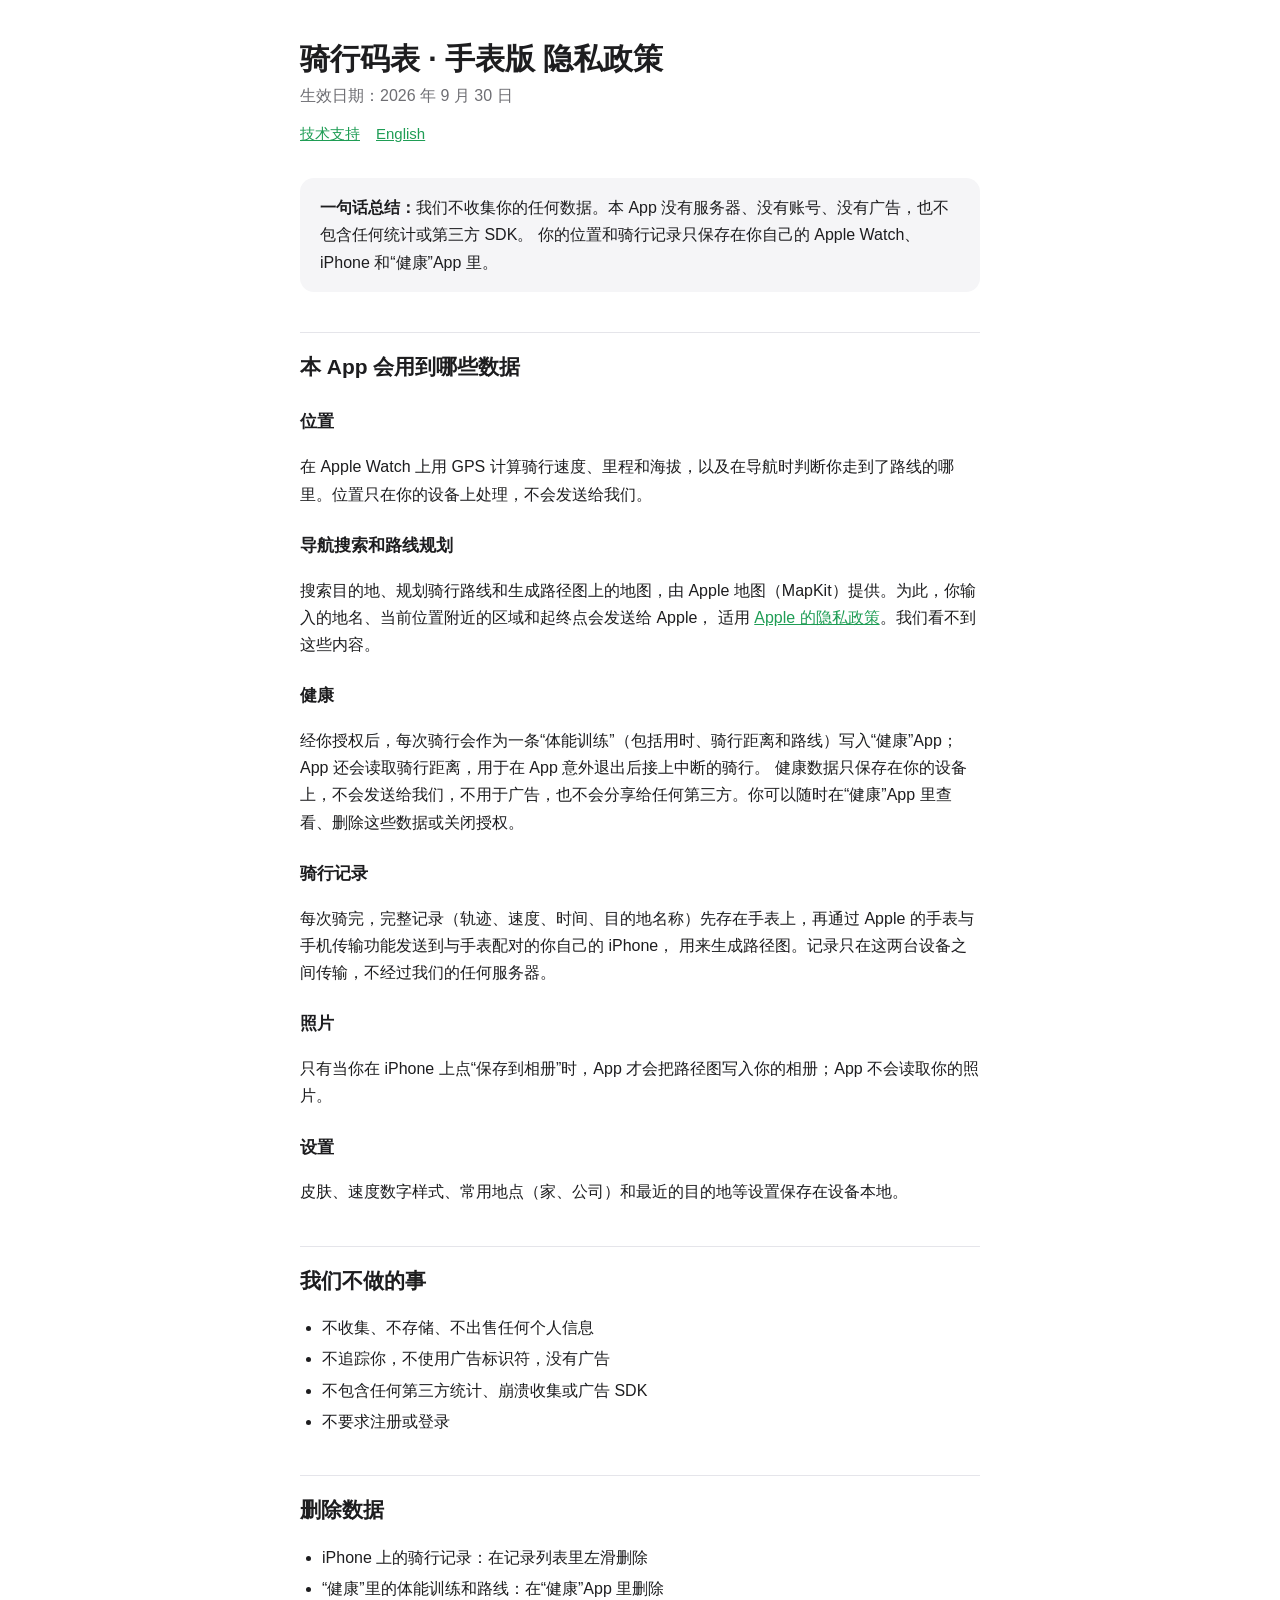
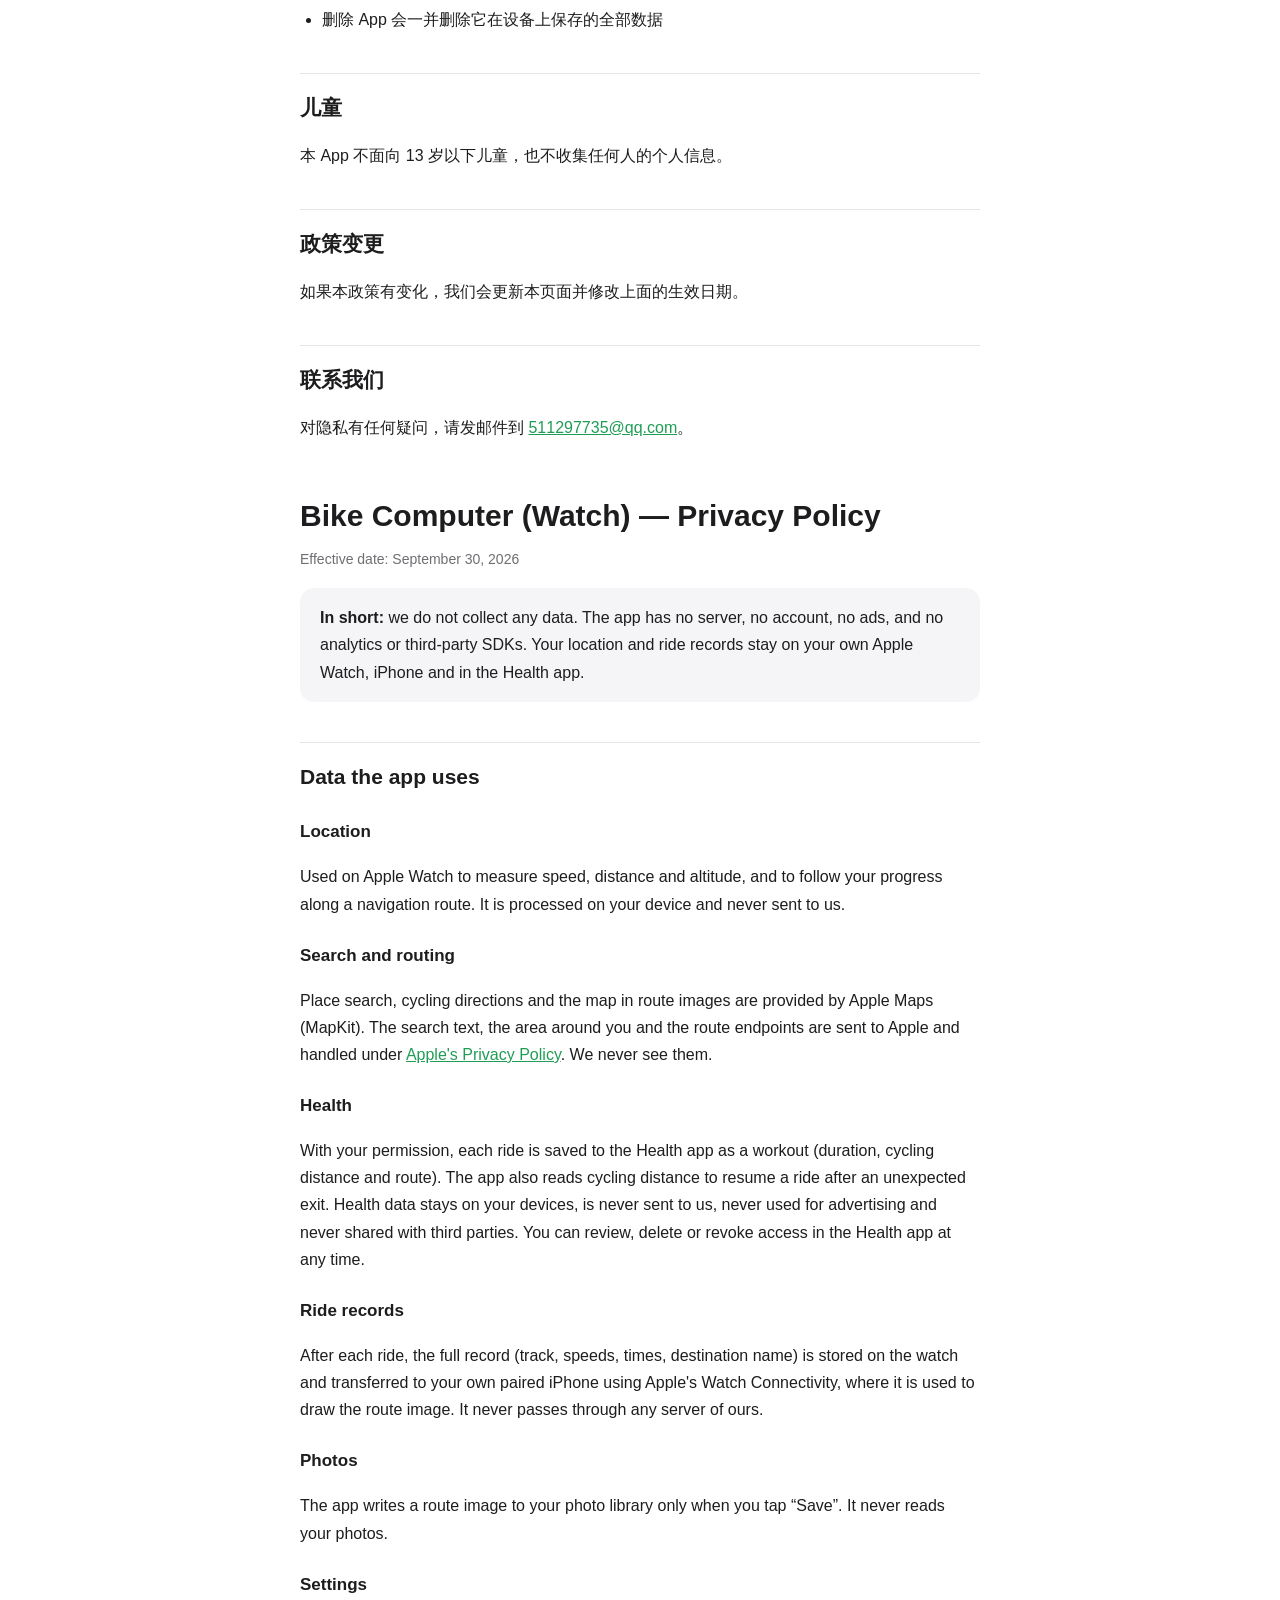
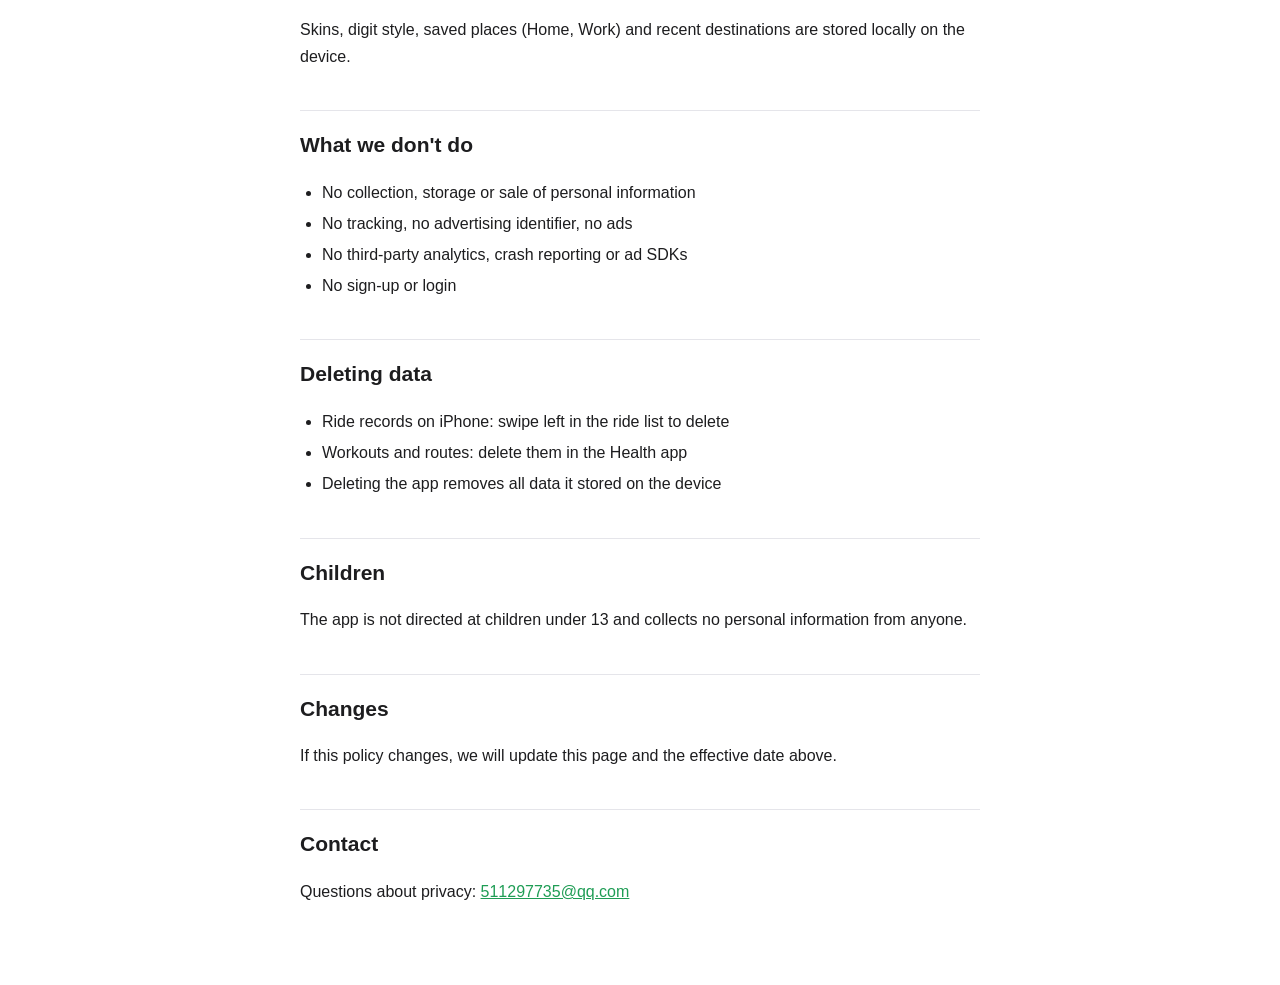
==== privacy.html @ c9efcf2c "码表 App 的技术支持页和隐私政策 Co-Authored-By: Claude Opus 5.5 <noreply@anthropic.com>" ====
<!DOCTYPE html>
<html lang="zh-CN">
<head>
<meta charset="utf-8">
<meta name="viewport" content="width=device-width, initial-scale=1">
<title>隐私政策 · 骑行码表</title>
<link rel="stylesheet" href="style.css">
</head>
<body>
<main>
<header>
  <h1>骑行码表 · 手表版 隐私政策</h1>
  <p>生效日期：2026 年 9 月 30 日</p>
  <nav><a href="index.html">技术支持</a><a href="#english">English</a></nav>
</header>

<div class="card">
  <strong>一句话总结：</strong>我们不收集你的任何数据。本 App 没有服务器、没有账号、没有广告，也不包含任何统计或第三方 SDK。
  你的位置和骑行记录只保存在你自己的 Apple Watch、iPhone 和“健康”App 里。
</div>

<h2>本 App 会用到哪些数据</h2>

<h3>位置</h3>
<p>在 Apple Watch 上用 GPS 计算骑行速度、里程和海拔，以及在导航时判断你走到了路线的哪里。位置只在你的设备上处理，不会发送给我们。</p>

<h3>导航搜索和路线规划</h3>
<p>搜索目的地、规划骑行路线和生成路径图上的地图，由 Apple 地图（MapKit）提供。为此，你输入的地名、当前位置附近的区域和起终点会发送给 Apple，
适用 <a href="https://www.apple.com/legal/privacy/">Apple 的隐私政策</a>。我们看不到这些内容。</p>

<h3>健康</h3>
<p>经你授权后，每次骑行会作为一条“体能训练”（包括用时、骑行距离和路线）写入“健康”App；App 还会读取骑行距离，用于在 App 意外退出后接上中断的骑行。
健康数据只保存在你的设备上，不会发送给我们，不用于广告，也不会分享给任何第三方。你可以随时在“健康”App 里查看、删除这些数据或关闭授权。</p>

<h3>骑行记录</h3>
<p>每次骑完，完整记录（轨迹、速度、时间、目的地名称）先存在手表上，再通过 Apple 的手表与手机传输功能发送到与手表配对的你自己的 iPhone，
用来生成路径图。记录只在这两台设备之间传输，不经过我们的任何服务器。</p>

<h3>照片</h3>
<p>只有当你在 iPhone 上点“保存到相册”时，App 才会把路径图写入你的相册；App 不会读取你的照片。</p>

<h3>设置</h3>
<p>皮肤、速度数字样式、常用地点（家、公司）和最近的目的地等设置保存在设备本地。</p>

<h2>我们不做的事</h2>
<ul>
  <li>不收集、不存储、不出售任何个人信息</li>
  <li>不追踪你，不使用广告标识符，没有广告</li>
  <li>不包含任何第三方统计、崩溃收集或广告 SDK</li>
  <li>不要求注册或登录</li>
</ul>

<h2>删除数据</h2>
<ul>
  <li>iPhone 上的骑行记录：在记录列表里左滑删除</li>
  <li>“健康”里的体能训练和路线：在“健康”App 里删除</li>
  <li>删除 App 会一并删除它在设备上保存的全部数据</li>
</ul>

<h2>儿童</h2>
<p>本 App 不面向 13 岁以下儿童，也不收集任何人的个人信息。</p>

<h2>政策变更</h2>
<p>如果本政策有变化，我们会更新本页面并修改上面的生效日期。</p>

<h2>联系我们</h2>
<p>对隐私有任何疑问，请发邮件到 <a href="mailto:511297735@qq.com">511297735@qq.com</a>。</p>

<section class="lang" id="english">
<h1>Bike Computer (Watch) — Privacy Policy</h1>
<p class="muted">Effective date: September 30, 2026</p>

<div class="card">
  <strong>In short:</strong> we do not collect any data. The app has no server, no account, no ads, and no analytics or third‑party SDKs.
  Your location and ride records stay on your own Apple Watch, iPhone and in the Health app.
</div>

<h2>Data the app uses</h2>
<h3>Location</h3>
<p>Used on Apple Watch to measure speed, distance and altitude, and to follow your progress along a navigation route. It is processed on your device and never sent to us.</p>
<h3>Search and routing</h3>
<p>Place search, cycling directions and the map in route images are provided by Apple Maps (MapKit). The search text, the area around you and the route endpoints are sent to Apple and handled under
<a href="https://www.apple.com/legal/privacy/">Apple's Privacy Policy</a>. We never see them.</p>
<h3>Health</h3>
<p>With your permission, each ride is saved to the Health app as a workout (duration, cycling distance and route). The app also reads cycling distance to resume a ride after an unexpected exit.
Health data stays on your devices, is never sent to us, never used for advertising and never shared with third parties. You can review, delete or revoke access in the Health app at any time.</p>
<h3>Ride records</h3>
<p>After each ride, the full record (track, speeds, times, destination name) is stored on the watch and transferred to your own paired iPhone using Apple's Watch Connectivity, where it is used to draw the route image. It never passes through any server of ours.</p>
<h3>Photos</h3>
<p>The app writes a route image to your photo library only when you tap “Save”. It never reads your photos.</p>
<h3>Settings</h3>
<p>Skins, digit style, saved places (Home, Work) and recent destinations are stored locally on the device.</p>

<h2>What we don't do</h2>
<ul>
  <li>No collection, storage or sale of personal information</li>
  <li>No tracking, no advertising identifier, no ads</li>
  <li>No third‑party analytics, crash reporting or ad SDKs</li>
  <li>No sign‑up or login</li>
</ul>

<h2>Deleting data</h2>
<ul>
  <li>Ride records on iPhone: swipe left in the ride list to delete</li>
  <li>Workouts and routes: delete them in the Health app</li>
  <li>Deleting the app removes all data it stored on the device</li>
</ul>

<h2>Children</h2>
<p>The app is not directed at children under 13 and collects no personal information from anyone.</p>
<h2>Changes</h2>
<p>If this policy changes, we will update this page and the effective date above.</p>
<h2>Contact</h2>
<p>Questions about privacy: <a href="mailto:511297735@qq.com">511297735@qq.com</a></p>
</section>
</main>
</body>
</html>
---- style.css ----
:root {
  --bg: #ffffff;
  --text: #1d1d1f;
  --muted: #6e6e73;
  --line: #e5e5ea;
  --accent: #1f9d55;
  --card: #f5f5f7;
}
@media (prefers-color-scheme: dark) {
  :root {
    --bg: #000000;
    --text: #f5f5f7;
    --muted: #a1a1a6;
    --line: #2c2c2e;
    --accent: #30d158;
    --card: #1c1c1e;
  }
}
* { box-sizing: border-box; }
body {
  margin: 0;
  background: var(--bg);
  color: var(--text);
  font: 16px/1.7 -apple-system, BlinkMacSystemFont, "PingFang SC", "Helvetica Neue", sans-serif;
}
main { max-width: 720px; margin: 0 auto; padding: 40px 20px 64px; }
header { margin-bottom: 32px; }
header p { color: var(--muted); margin: 4px 0 0; }
h1 { font-size: 30px; line-height: 1.25; margin: 0; }
h2 { font-size: 21px; margin: 40px 0 8px; padding-top: 16px; border-top: 1px solid var(--line); }
h3 { font-size: 17px; margin: 24px 0 4px; }
a { color: var(--accent); }
nav { display: flex; gap: 16px; flex-wrap: wrap; font-size: 15px; margin-top: 12px; }
ul { padding-left: 22px; }
li { margin: 4px 0; }
.card { background: var(--card); border-radius: 14px; padding: 16px 20px; margin: 16px 0; }
.muted { color: var(--muted); font-size: 14px; }
.lang { margin-top: 56px; }
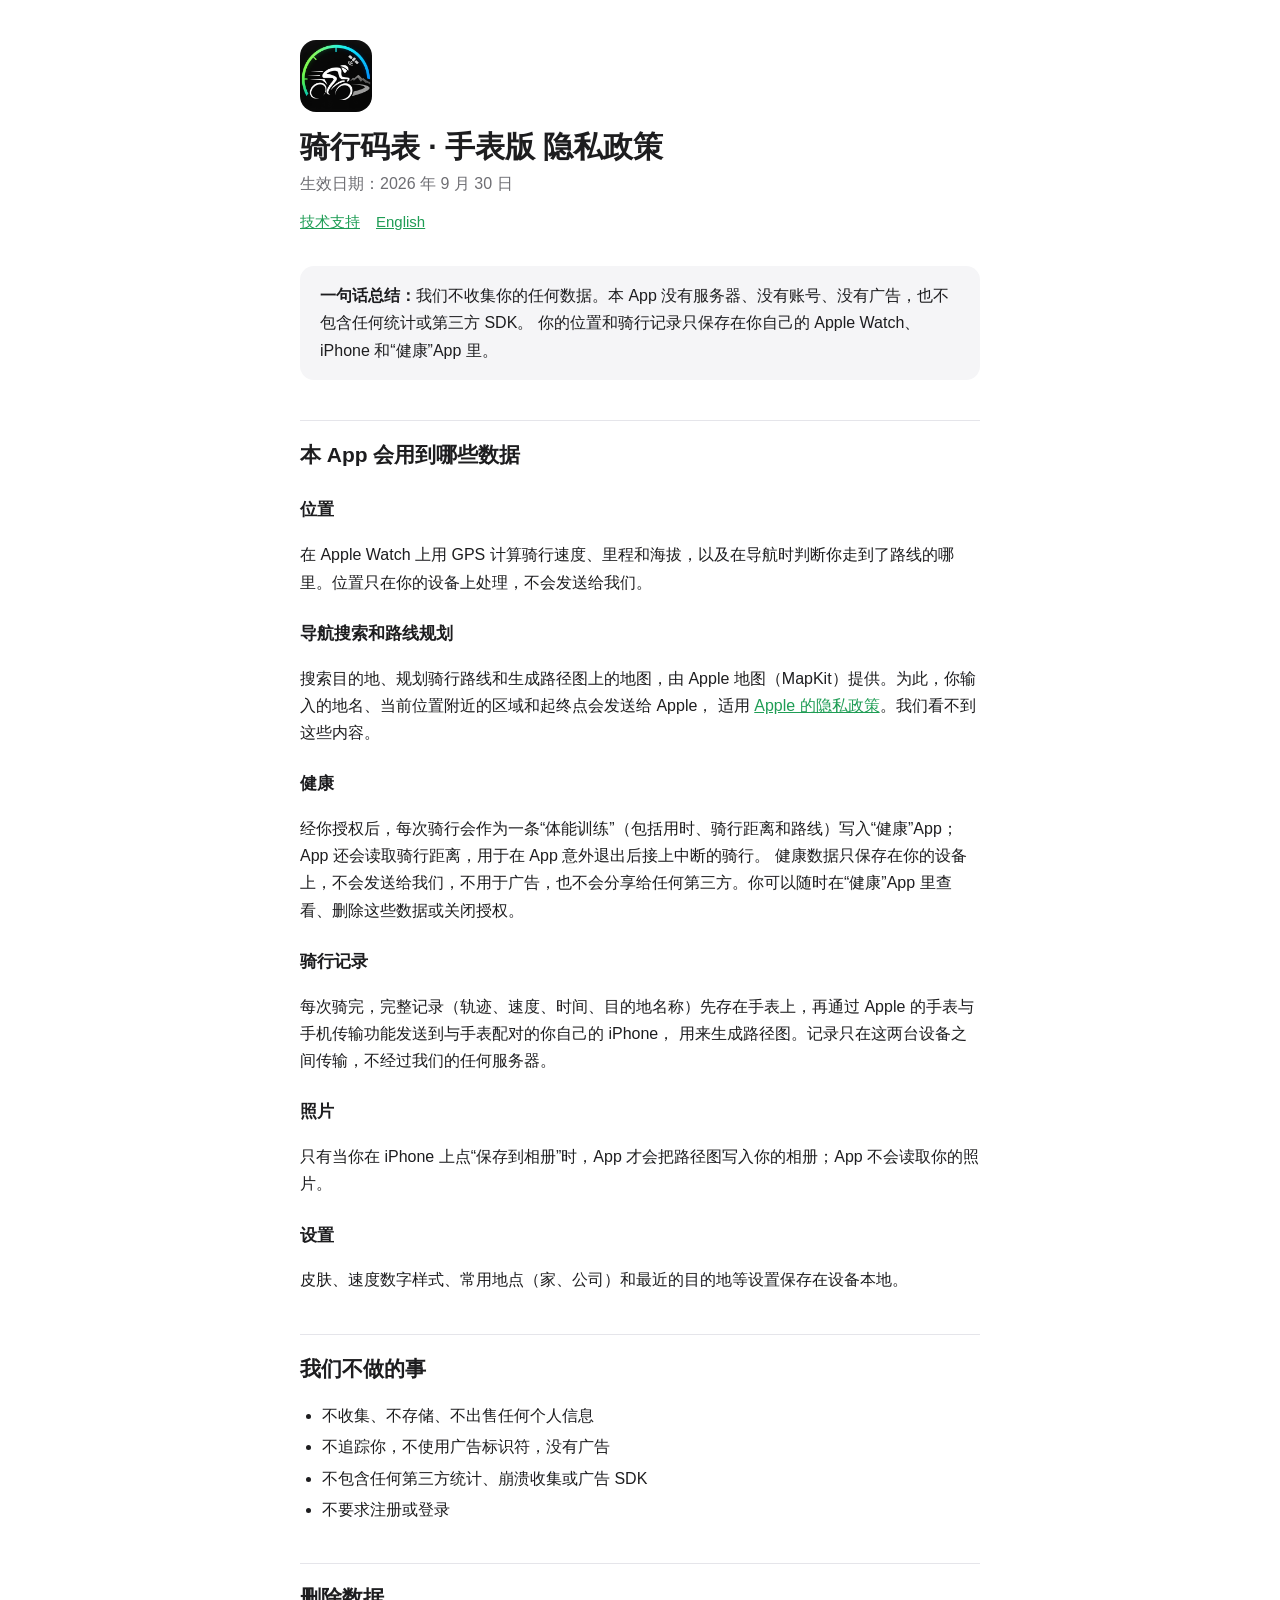
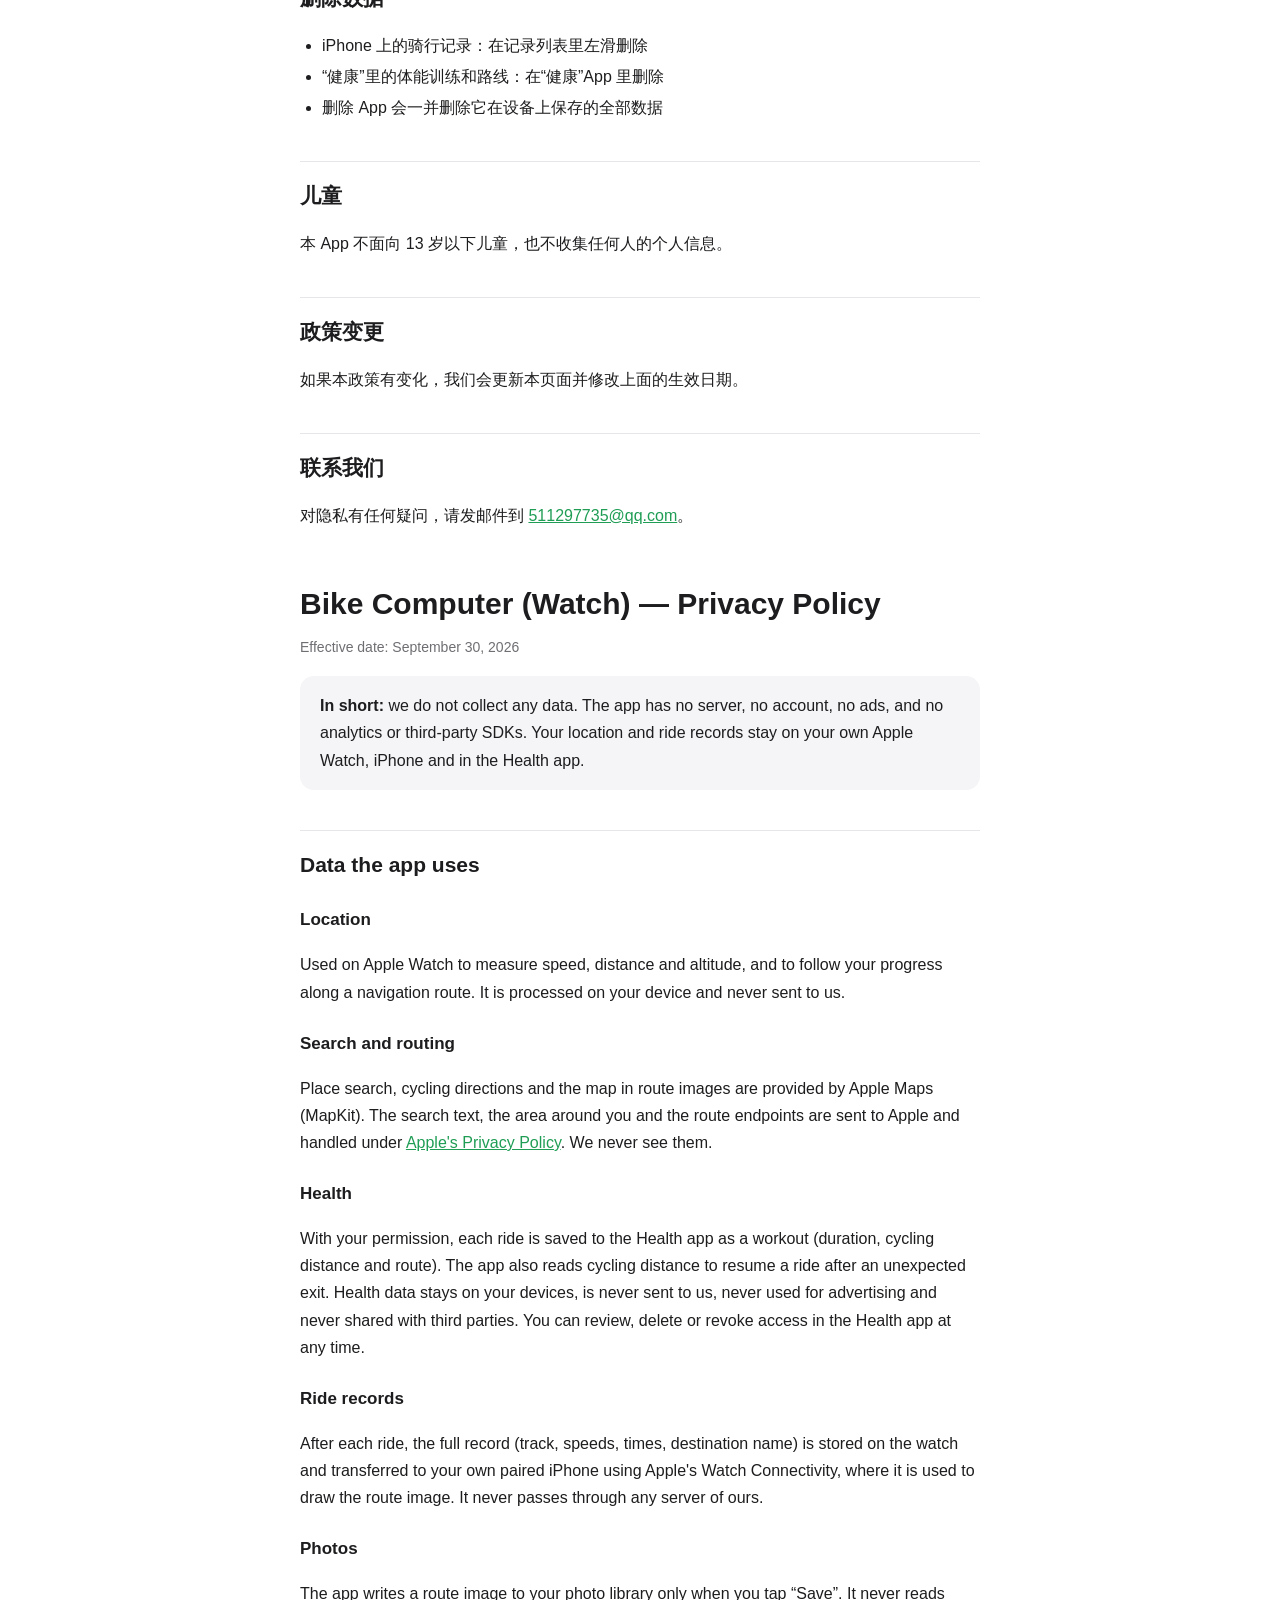
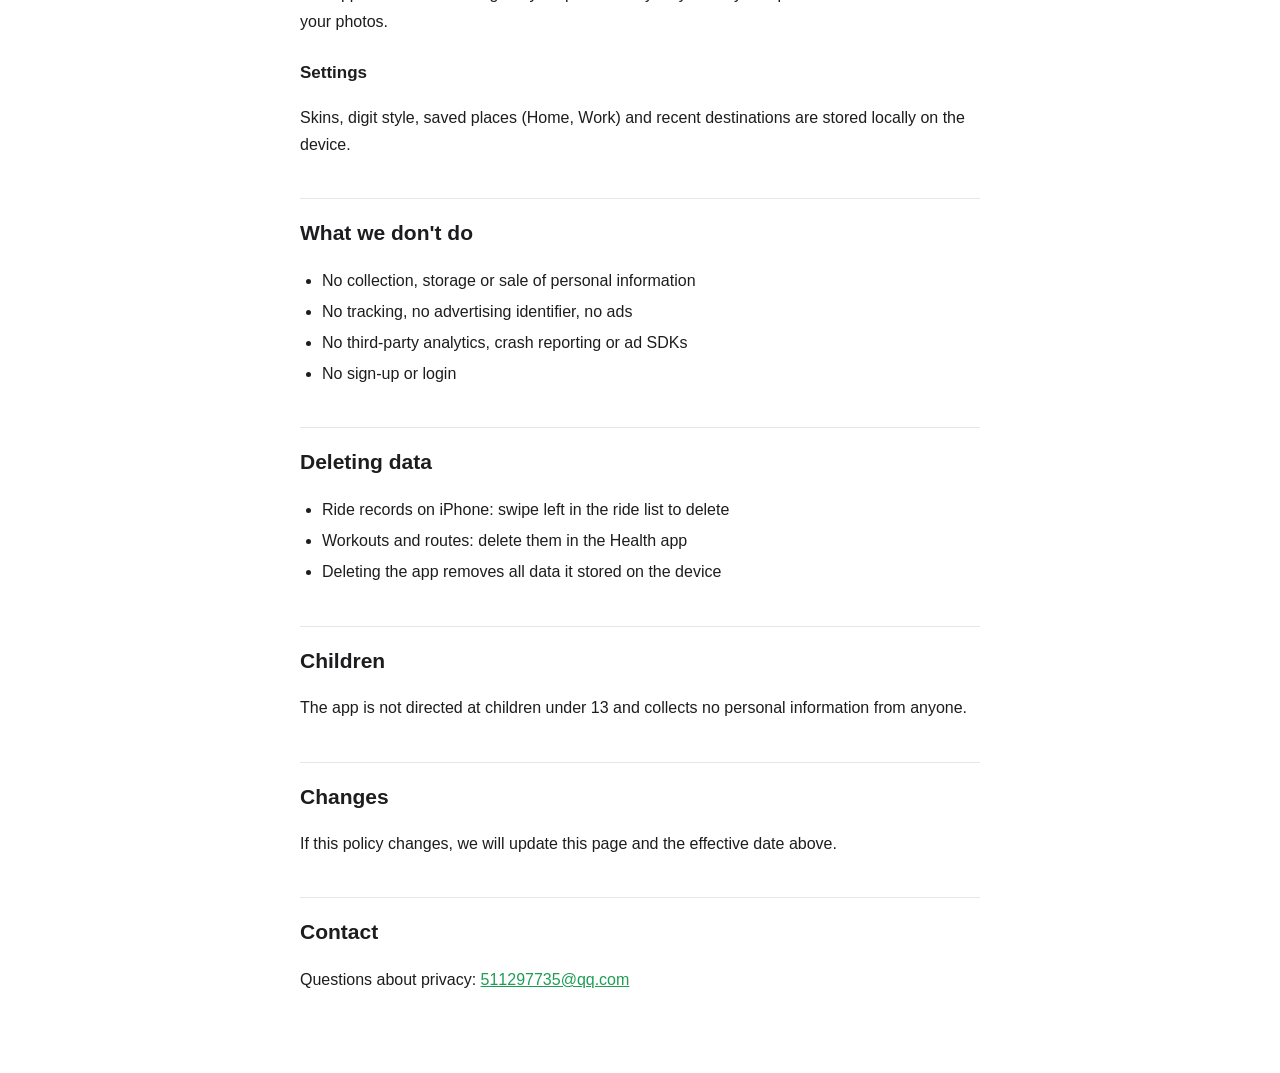
==== commit 40780d21: "加上 App 的新 logo Co-Authored-By: Claude Opus 5.5 <noreply@anthropic.com>" ====
--- a/privacy.html
+++ b/privacy.html
@@ -5,10 +5,13 @@
 <meta name="viewport" content="width=device-width, initial-scale=1">
 <title>隐私政策 · 骑行码表</title>
 <link rel="stylesheet" href="style.css">
+<link rel="icon" href="icon.png">
+<link rel="apple-touch-icon" href="icon.png">
 </head>
 <body>
 <main>
 <header>
+  <img class="logo" src="icon.png" alt="" width="72" height="72">
   <h1>骑行码表 · 手表版 隐私政策</h1>
   <p>生效日期：2026 年 9 月 30 日</p>
   <nav><a href="index.html">技术支持</a><a href="#english">English</a></nav>
--- a/style.css
+++ b/style.css
@@ -36,3 +36,4 @@
 .card { background: var(--card); border-radius: 14px; padding: 16px 20px; margin: 16px 0; }
 .muted { color: var(--muted); font-size: 14px; }
 .lang { margin-top: 56px; }
+.logo { display: block; width: 72px; height: 72px; border-radius: 16px; margin-bottom: 16px; }
